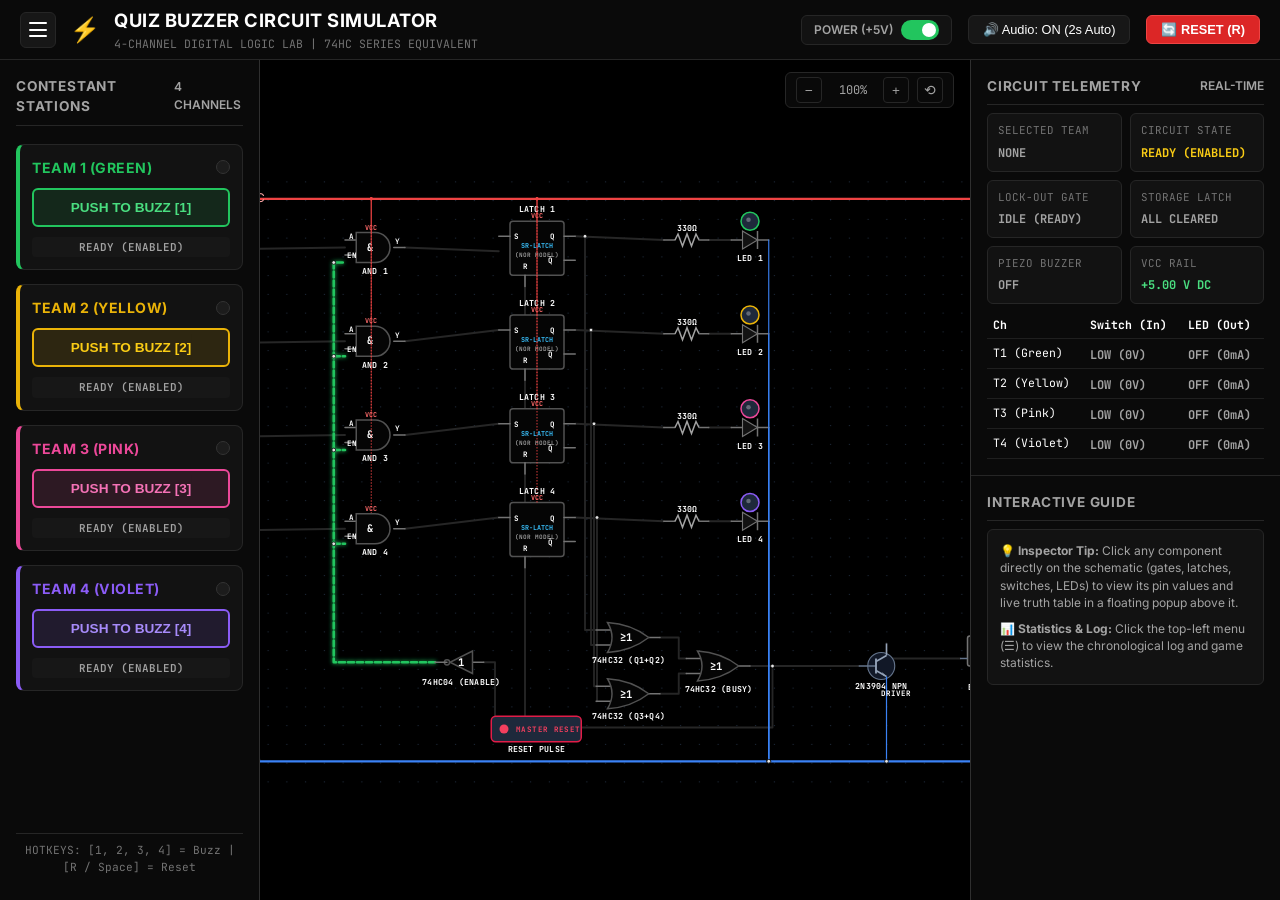
==== index.html @ 128558a6 "Quiz buzzer circuit simulator v1" ====
<!DOCTYPE html>
<html lang="en">
<head>
    <meta charset="UTF-8">
    <meta name="viewport" content="width=device-width, initial-scale=1.0">
    <title>Interactive Quiz Buzzer Circuit Simulator</title>
    
    <!-- Google Fonts: Inter & JetBrains Mono -->
    <link rel="preconnect" href="https://fonts.googleapis.com">
    <link rel="preconnect" href="https://fonts.gstatic.com" crossorigin>
    <link href="https://fonts.googleapis.com/css2?family=Inter:wght@400;500;600;700&family=JetBrains+Mono:wght@400;500;600;700&display=swap" rel="stylesheet">
    
    <!-- Stylesheets -->
    <link rel="stylesheet" href="css/style.css">
    <link rel="stylesheet" href="css/circuit.css">
</head>
<body>

    <!-- Header Section -->
    <header class="app-header">
        <div class="header-brand">
            <!-- Top-Left Dropdown Menu -->
            <div class="top-nav-menu-wrapper">
                <button id="top-menu-btn" class="top-menu-btn" title="System Menu">
                    <span class="menu-bar"></span>
                    <span class="menu-bar"></span>
                    <span class="menu-bar"></span>
                </button>
                <div id="top-nav-dropdown" class="top-nav-dropdown">
                    <div class="dropdown-header">System Operations</div>
                    <a href="#" id="menu-view-logs" class="dropdown-item">
                        <span class="item-icon">📊</span>
                        <span>Chronological Log & Statistics</span>
                    </a>
                    <a href="#" id="menu-quick-reset" class="dropdown-item" onclick="document.getElementById('btn-master-reset').click();">
                        <span class="item-icon">🔄</span>
                        <span>Clear Latches (Reset)</span>
                    </a>
                    <div class="dropdown-divider"></div>
                    <div class="dropdown-info">
                        Quiz Buzzer Simulator v1.0<br>
                        Digital Logic Lab (74HC Series)
                    </div>
                </div>
            </div>

            <span class="brand-icon">⚡</span>
            <div>
                <h1 class="app-title">QUIZ BUZZER CIRCUIT SIMULATOR</h1>
                <p class="app-subtitle">4-CHANNEL DIGITAL LOGIC LAB | 74HC SERIES EQUIVALENT</p>
            </div>
        </div>

        <div class="header-controls">
            <!-- Master Power Switch -->
            <div class="power-switch-container">
                <span class="power-label">POWER (+5V)</span>
                <label class="switch">
                    <input type="checkbox" id="power-toggle" checked>
                    <span class="slider"></span>
                </label>
            </div>

            <!-- Audio Toggle Button -->
            <button id="btn-audio-toggle" class="btn-header" title="Toggle Simulation Sounds">
                🔊 Audio: ON (2s Auto)
            </button>

            <!-- Master Circuit Reset Button -->
            <button id="btn-master-reset" class="btn-header btn-reset-master" title="Reset Latches & Unlock All Channels (Key: R or Space)">
                🔄 RESET (R)
            </button>
        </div>
    </header>

    <!-- Main Layout Grid -->
    <main class="app-layout">
        
        <!-- Left Sidebar: Contestant Stations (Green, Yellow, Pink, Violet) -->
        <aside class="team-panel">
            <div class="panel-header">
                <span class="panel-title">Contestant Stations</span>
                <span class="power-label">4 CHANNELS</span>
            </div>

            <!-- Team 1: GREEN (Up to Down: 1) -->
            <div class="team-card team-card-green" id="team-card-1">
                <div class="team-card-header">
                    <span class="team-name team-name-green">TEAM 1 (GREEN)</span>
                    <div class="led-pip" id="team-led-1" title="LED 1"></div>
                </div>
                <button class="team-button team-btn-green" id="team-btn-1">
                    <span>PUSH TO BUZZ [1]</span>
                </button>
                <div class="status-badge badge-ready" id="team-status-1">READY</div>
            </div>

            <!-- Team 2: YELLOW (Up to Down: 2) -->
            <div class="team-card team-card-yellow" id="team-card-2">
                <div class="team-card-header">
                    <span class="team-name team-name-yellow">TEAM 2 (YELLOW)</span>
                    <div class="led-pip" id="team-led-2" title="LED 2"></div>
                </div>
                <button class="team-button team-btn-yellow" id="team-btn-2">
                    <span>PUSH TO BUZZ [2]</span>
                </button>
                <div class="status-badge badge-ready" id="team-status-2">READY</div>
            </div>

            <!-- Team 3: PINK (Up to Down: 3) -->
            <div class="team-card team-card-pink" id="team-card-3">
                <div class="team-card-header">
                    <span class="team-name team-name-pink">TEAM 3 (PINK)</span>
                    <div class="led-pip" id="team-led-3" title="LED 3"></div>
                </div>
                <button class="team-button team-btn-pink" id="team-btn-3">
                    <span>PUSH TO BUZZ [3]</span>
                </button>
                <div class="status-badge badge-ready" id="team-status-3">READY</div>
            </div>

            <!-- Team 4: VIOLET (Up to Down: 4) -->
            <div class="team-card team-card-violet" id="team-card-4">
                <div class="team-card-header">
                    <span class="team-name team-name-violet">TEAM 4 (VIOLET)</span>
                    <div class="led-pip" id="team-led-4" title="LED 4"></div>
                </div>
                <button class="team-button team-btn-violet" id="team-btn-4">
                    <span>PUSH TO BUZZ [4]</span>
                </button>
                <div class="status-badge badge-ready" id="team-status-4">READY</div>
            </div>

            <div class="keyboard-hint">
                HOTKEYS: [1, 2, 3, 4] = Buzz | [R / Space] = Reset
            </div>
        </aside>

        <!-- Center Workspace: Interactive Schematic Canvas -->
        <section class="circuit-workspace">
            <div class="workspace-toolbar">
                <button id="btn-zoom-out" class="btn-tool" title="Zoom Out">−</button>
                <span id="zoom-level-text" class="zoom-text">100%</span>
                <button id="btn-zoom-in" class="btn-tool" title="Zoom In">+</button>
                <button id="btn-zoom-reset" class="btn-tool" title="Reset Zoom">⟲</button>
            </div>

            <!-- SVG Circuit Container -->
            <div id="circuit-canvas-container" class="circuit-canvas-container">
                <!-- SVG dynamically rendered by CircuitRenderer -->
            </div>

            <!-- Popover Component Inspector (Appears over clicked part) -->
            <!-- Handled dynamically by ComponentInspectorPopup -->
        </section>

        <!-- Right Sidebar: Circuit Telemetry (Retained & Clean) -->
        <aside class="telemetry-panel">
            
            <div class="telemetry-section">
                <div class="panel-header">
                    <span class="panel-title">Circuit Telemetry</span>
                    <span class="power-label">REAL-TIME</span>
                </div>

                <div class="telemetry-grid">
                    <div class="metric-card">
                        <div class="metric-label">Selected Team</div>
                        <div id="val-selected-team" class="val-badge val-low">NONE</div>
                    </div>
                    <div class="metric-card">
                        <div class="metric-label">Circuit State</div>
                        <div id="val-circuit-status" class="val-badge val-ready">WAITING</div>
                    </div>
                    <div class="metric-card">
                        <div class="metric-label">Lock-Out Gate</div>
                        <div id="val-lockout-status" class="val-badge val-low">IDLE (READY)</div>
                    </div>
                    <div class="metric-card">
                        <div class="metric-label">Storage Latch</div>
                        <div id="val-latch-status" class="val-badge val-low">ALL CLEARED</div>
                    </div>
                    <div class="metric-card">
                        <div class="metric-label">Piezo Buzzer</div>
                        <div id="val-buzzer-status" class="val-badge val-low">OFF</div>
                    </div>
                    <div class="metric-card">
                        <div class="metric-label">VCC Rail</div>
                        <div class="val-badge val-high">+5.00 V DC</div>
                    </div>
                </div>

                <!-- Channel Pin State Table -->
                <table class="pin-table">
                    <thead>
                        <tr>
                            <th>Ch</th>
                            <th>Switch (In)</th>
                            <th>LED (Out)</th>
                        </tr>
                    </thead>
                    <tbody>
                        <tr><td>T1 (Green)</td><td><span id="pin-s1" class="val-badge val-low">LOW</span></td><td><span id="pin-led1" class="val-badge val-low">OFF</span></td></tr>
                        <tr><td>T2 (Yellow)</td><td><span id="pin-s2" class="val-badge val-low">LOW</span></td><td><span id="pin-led2" class="val-badge val-low">OFF</span></td></tr>
                        <tr><td>T3 (Pink)</td><td><span id="pin-s3" class="val-badge val-low">LOW</span></td><td><span id="pin-led3" class="val-badge val-low">OFF</span></td></tr>
                        <tr><td>T4 (Violet)</td><td><span id="pin-s4" class="val-badge val-low">LOW</span></td><td><span id="pin-led4" class="val-badge val-low">OFF</span></td></tr>
                    </tbody>
                </table>
            </div>

            <div class="telemetry-section" style="border-bottom: none;">
                <div class="panel-header">
                    <span class="panel-title">Interactive Guide</span>
                </div>
                <div class="guide-box">
                    <p class="guide-text">💡 <strong>Inspector Tip:</strong> Click any component directly on the schematic (gates, latches, switches, LEDs) to view its pin values and live truth table in a floating popup above it.</p>
                    <p class="guide-text" style="margin-top: 8px;">📊 <strong>Statistics &amp; Log:</strong> Click the top-left menu (☰) to view the chronological log and game statistics.</p>
                </div>
            </div>

        </aside>
    </main>

    <!-- Chronological Event Log & Statistics Modal (Moved from right sidebar) -->
    <div id="log-stats-modal" class="modal-wrapper hidden">
        <div id="modal-backdrop" class="modal-backdrop"></div>
        <div class="modal-content">
            <div class="modal-header">
                <div class="modal-title-box">
                    <span class="modal-icon">📊</span>
                    <div>
                        <h2 class="modal-title">Chronological Log &amp; Match Statistics</h2>
                        <p class="modal-subtitle">Live hardware telemetry and response metrics</p>
                    </div>
                </div>
                <button id="modal-close-btn" class="modal-close-btn" title="Close Modal">&times;</button>
            </div>

            <!-- Match Statistics Grid -->
            <div class="stats-cards-grid">
                <div class="stat-box">
                    <div class="stat-number" id="stat-rounds-count">0</div>
                    <div class="stat-label">Rounds Won</div>
                </div>
                <div class="stat-box">
                    <div class="stat-number" id="stat-blocked-count">0</div>
                    <div class="stat-label">Locked-Out Attempts</div>
                </div>
                <div class="stat-box">
                    <div class="stat-number" id="stat-resets-count">0</div>
                    <div class="stat-label">Reset Pulses</div>
                </div>
                <div class="stat-box-teams">
                    <div class="team-stat-item"><span class="team-badge" style="background: #22c55e;">T1 Green:</span> <strong id="stat-t1-wins">0</strong></div>
                    <div class="team-stat-item"><span class="team-badge" style="background: #eab308;">T2 Yellow:</span> <strong id="stat-t2-wins">0</strong></div>
                    <div class="team-stat-item"><span class="team-badge" style="background: #ec4899;">T3 Pink:</span> <strong id="stat-t3-wins">0</strong></div>
                    <div class="team-stat-item"><span class="team-badge" style="background: #8b5cf6;">T4 Violet:</span> <strong id="stat-t4-wins">0</strong></div>
                </div>
            </div>

            <!-- Event History Log List -->
            <div class="modal-log-section">
                <div class="modal-log-header">
                    <span>CHRONOLOGICAL EVENT LOG</span>
                    <button id="modal-clear-btn" class="btn-clear-log">Reset Stats &amp; Clear Log</button>
                </div>
                <div id="modal-event-log-list" class="modal-event-log-list">
                    <!-- Events populated dynamically -->
                </div>
            </div>
        </div>
    </div>

    <!-- Application Script (ES Module) -->
    <script type="module" src="js/main.js"></script>
</body>
</html>
---- css/style.css ----
/* ==========================================================================
   QUIZ BUZZER SYSTEM - COMPLETELY DARK BLACK LABORATORY THEME
   Zero bluish tones - Pure jet black (#000000, #0a0a0a, #121212)
   High-contrast neon signals and crisp white pin nomenclature.
   ========================================================================== */

:root {
    --bg-main: #000000;
    --bg-panel: #0a0a0a;
    --bg-panel-light: #171717;
    --bg-card: #121212;
    --border-color: #262626;
    --border-highlight: #38bdf8;

    --text-primary: #ffffff;
    --text-secondary: #a3a3a3;
    --text-muted: #737373;

    --signal-active: #22c55e;
    --signal-glow: rgba(34, 197, 94, 0.45);
    --signal-blocked: #f43f5e;
    --signal-blocked-glow: rgba(244, 63, 94, 0.45);
    --signal-inactive: #404040;

    /* Up-to-Down Contestant Colors: Green, Yellow, Pink, Violet */
    --color-green: #22c55e;
    --color-yellow: #eab308;
    --color-pink: #ec4899;
    --color-violet: #8b5cf6;

    --font-sans: 'Inter', -apple-system, BlinkMacSystemFont, "Segoe UI", Roboto, sans-serif;
    --font-mono: 'JetBrains Mono', 'Fira Code', 'Courier New', monospace;
}

* {
    box-sizing: border-box;
    margin: 0;
    padding: 0;
}

body {
    background-color: var(--bg-main);
    color: var(--text-primary);
    font-family: var(--font-sans);
    line-height: 1.5;
    overflow-x: hidden;
    height: 100vh;
    display: flex;
    flex-direction: column;
}

/* Header */
.app-header {
    background-color: var(--bg-panel);
    border-bottom: 1px solid var(--border-color);
    padding: 8px 20px;
    display: flex;
    justify-content: space-between;
    align-items: center;
    height: 60px;
    flex-shrink: 0;
}

.header-brand {
    display: flex;
    align-items: center;
    gap: 14px;
}

/* Top-Left Hamburger Dropdown Menu */
.top-nav-menu-wrapper {
    position: relative;
}

.top-menu-btn {
    background: #171717;
    border: 1px solid var(--border-color);
    border-radius: 6px;
    width: 36px;
    height: 36px;
    cursor: pointer;
    display: flex;
    flex-direction: column;
    justify-content: center;
    align-items: center;
    gap: 4.5px;
    padding: 6px;
    transition: all 0.2s ease;
}

.top-menu-btn:hover {
    background: #262626;
    border-color: #525252;
}

.menu-bar {
    width: 18px;
    height: 2px;
    background-color: #ffffff;
    border-radius: 2px;
}

.top-nav-dropdown {
    position: absolute;
    top: 45px;
    left: 0;
    background: #121212;
    border: 1px solid #333333;
    box-shadow: 0 10px 30px rgba(0, 0, 0, 0.9);
    border-radius: 8px;
    width: 250px;
    display: none;
    flex-direction: column;
    z-index: 1000;
    overflow: hidden;
}

.top-nav-dropdown.show {
    display: flex;
}

.dropdown-header {
    padding: 10px 14px 6px;
    font-size: 0.7rem;
    font-weight: 700;
    text-transform: uppercase;
    color: var(--text-muted);
    letter-spacing: 0.5px;
}

.dropdown-item {
    display: flex;
    align-items: center;
    gap: 10px;
    padding: 10px 14px;
    color: #f5f5f5;
    text-decoration: none;
    font-size: 0.82rem;
    font-weight: 500;
    transition: background 0.15s ease;
}

.dropdown-item:hover {
    background: #262626;
    color: #38bdf8;
}

.item-icon {
    font-size: 1rem;
}

.dropdown-divider {
    height: 1px;
    background: #262626;
    margin: 4px 0;
}

.dropdown-info {
    padding: 8px 14px 10px;
    font-size: 0.68rem;
    color: var(--text-muted);
    font-family: var(--font-mono);
}

.brand-icon {
    font-size: 24px;
}

.app-title {
    font-size: 1.15rem;
    font-weight: 700;
    letter-spacing: 0.5px;
    color: #ffffff;
}

.app-subtitle {
    font-size: 0.72rem;
    color: var(--text-muted);
    font-family: var(--font-mono);
}

.header-controls {
    display: flex;
    align-items: center;
    gap: 16px;
}

/* Master Power Switch */
.power-switch-container {
    display: flex;
    align-items: center;
    gap: 8px;
    background: var(--bg-card);
    padding: 4px 12px;
    border-radius: 6px;
    border: 1px solid var(--border-color);
}

.power-label {
    font-size: 0.75rem;
    font-weight: 600;
    color: var(--text-secondary);
}

.switch {
    position: relative;
    display: inline-block;
    width: 38px;
    height: 20px;
}

.switch input {
    opacity: 0;
    width: 0;
    height: 0;
}

.slider {
    position: absolute;
    cursor: pointer;
    top: 0; left: 0; right: 0; bottom: 0;
    background-color: #262626;
    transition: .3s;
    border-radius: 20px;
}

.slider:before {
    position: absolute;
    content: "";
    height: 14px;
    width: 14px;
    left: 3px;
    bottom: 3px;
    background-color: white;
    transition: .3s;
    border-radius: 50%;
}

input:checked + .slider {
    background-color: var(--signal-active);
}

input:checked + .slider:before {
    transform: translateX(18px);
}

/* Buttons */
.btn-header {
    background: var(--bg-panel-light);
    color: var(--text-primary);
    border: 1px solid var(--border-color);
    padding: 6px 14px;
    font-size: 0.8rem;
    border-radius: 6px;
    cursor: pointer;
    display: flex;
    align-items: center;
    gap: 6px;
    font-weight: 500;
    transition: all 0.2s ease;
}

.btn-header:hover {
    background: #262626;
    border-color: #525252;
}

.btn-reset-master {
    background: #dc2626;
    color: white;
    border: 1px solid #ef4444;
    font-weight: 600;
}

.btn-reset-master:hover {
    background: #ef4444;
}

/* App Main Container (Grid Layout) */
.app-layout {
    display: grid;
    grid-template-columns: 260px 1fr 310px;
    flex: 1;
    overflow: hidden;
    height: calc(100vh - 60px);
    background-color: #000000;
}

/* Left Sidebar - Team Controls */
.team-panel {
    background-color: var(--bg-panel);
    border-right: 1px solid rgba(255, 255, 255, 0.15); /* Light crisp thin white divider */
    padding: 16px;
    display: flex;
    flex-direction: column;
    gap: 14px;
    overflow-y: auto;
    scrollbar-width: thin;
    scrollbar-color: #262626 transparent;
}

/* Custom Subtle Dark Scrollbars across app */
::-webkit-scrollbar {
    width: 5px;
    height: 5px;
}

::-webkit-scrollbar-track {
    background: transparent;
}

::-webkit-scrollbar-thumb {
    background: #262626;
    border-radius: 4px;
}

::-webkit-scrollbar-thumb:hover {
    background: #404040;
}

.panel-header {
    display: flex;
    justify-content: space-between;
    align-items: center;
    border-bottom: 1px solid var(--border-color);
    padding-bottom: 8px;
    margin-bottom: 4px;
}

.panel-title {
    font-size: 0.85rem;
    font-weight: 700;
    text-transform: uppercase;
    letter-spacing: 0.8px;
    color: var(--text-secondary);
}

.team-card {
    background: var(--bg-card);
    border: 1px solid var(--border-color);
    border-radius: 8px;
    padding: 12px;
    display: flex;
    flex-direction: column;
    gap: 10px;
    transition: all 0.25s ease;
    position: relative;
}

/* Team Border Colors */
.team-card-green { border-left: 4px solid var(--color-green); }
.team-card-yellow { border-left: 4px solid var(--color-yellow); }
.team-card-pink { border-left: 4px solid var(--color-pink); }
.team-card-violet { border-left: 4px solid var(--color-violet); }

.team-name-green { color: var(--color-green); }
.team-name-yellow { color: var(--color-yellow); }
.team-name-pink { color: var(--color-pink); }
.team-name-violet { color: var(--color-violet); }

.team-card-header {
    display: flex;
    justify-content: space-between;
    align-items: center;
}

.team-name {
    font-size: 0.88rem;
    font-weight: 700;
    letter-spacing: 0.5px;
}

.led-pip {
    width: 14px;
    height: 14px;
    border-radius: 50%;
    background: #1c1c1c;
    border: 1px solid #333333;
    transition: all 0.3s;
}

.team-card-green .led-pip-on { background: var(--color-green); box-shadow: 0 0 10px var(--color-green); }
.team-card-yellow .led-pip-on { background: var(--color-yellow); box-shadow: 0 0 10px var(--color-yellow); }
.team-card-pink .led-pip-on { background: var(--color-pink); box-shadow: 0 0 10px var(--color-pink); }
.team-card-violet .led-pip-on { background: var(--color-violet); box-shadow: 0 0 10px var(--color-violet); }

.team-button {
    color: var(--text-primary);
    border: 2px solid;
    border-radius: 6px;
    padding: 10px;
    font-size: 0.85rem;
    font-weight: 700;
    cursor: pointer;
    display: flex;
    align-items: center;
    justify-content: center;
    gap: 8px;
    user-select: none;
    transition: all 0.15s ease;
}

/* Button color styles - Pure dark glass on black */
.team-btn-green {
    background: rgba(34, 197, 94, 0.12);
    border-color: var(--color-green);
    color: #4ade80;
}
.team-btn-green:hover:not(:disabled) {
    background: rgba(34, 197, 94, 0.25);
    box-shadow: 0 0 12px rgba(34, 197, 94, 0.4);
}

.team-btn-yellow {
    background: rgba(234, 179, 8, 0.12);
    border-color: var(--color-yellow);
    color: #facc15;
}
.team-btn-yellow:hover:not(:disabled) {
    background: rgba(234, 179, 8, 0.25);
    box-shadow: 0 0 12px rgba(234, 179, 8, 0.4);
}

.team-btn-pink {
    background: rgba(236, 72, 153, 0.12);
    border-color: var(--color-pink);
    color: #f472b6;
}
.team-btn-pink:hover:not(:disabled) {
    background: rgba(236, 72, 153, 0.25);
    box-shadow: 0 0 12px rgba(236, 72, 153, 0.4);
}

.team-btn-violet {
    background: rgba(139, 92, 246, 0.12);
    border-color: var(--color-violet);
    color: #a78bfa;
}
.team-btn-violet:hover:not(:disabled) {
    background: rgba(139, 92, 246, 0.25);
    box-shadow: 0 0 12px rgba(139, 92, 246, 0.4);
}

.team-button:active:not(:disabled), .team-button.btn-pressed {
    transform: translateY(2px);
    box-shadow: inset 0 2px 6px rgba(0,0,0,0.8);
}

.team-button.btn-selected {
    box-shadow: 0 0 16px currentColor;
    filter: brightness(1.3);
}

.team-button.btn-locked {
    opacity: 0.5;
    border-color: #f43f5e !important;
}

.status-badge {
    font-size: 0.68rem;
    font-family: var(--font-mono);
    padding: 2px 8px;
    border-radius: 4px;
    text-align: center;
    font-weight: 600;
}

.badge-ready { background: #171717; color: #a3a3a3; }
.badge-winner { background: rgba(34, 197, 94, 0.2); color: #4ade80; border: 1px solid #22c55e; }
.badge-locked { background: rgba(244, 63, 94, 0.15); color: #fb7185; border: 1px solid #f43f5e; }
.badge-off { background: #000000; color: #525252; }

.keyboard-hint {
    font-size: 0.7rem;
    color: var(--text-muted);
    font-family: var(--font-mono);
    text-align: center;
    margin-top: auto;
    padding: 8px;
    border-top: 1px solid var(--border-color);
}

/* Center Workspace - Circuit Diagram */
.circuit-workspace {
    position: relative;
    background: #000000;
    overflow: hidden;
    display: flex;
    flex-direction: column;
}

.workspace-toolbar {
    position: absolute;
    top: 12px;
    right: 16px;
    z-index: 10;
    display: flex;
    align-items: center;
    gap: 8px;
    background: rgba(10, 10, 10, 0.9);
    backdrop-filter: blur(8px);
    padding: 4px 10px;
    border-radius: 6px;
    border: 1px solid var(--border-color);
}

.zoom-text {
    font-size: 0.75rem;
    font-family: var(--font-mono);
    color: var(--text-secondary);
    min-width: 45px;
    text-align: center;
}

.btn-tool {
    background: transparent;
    border: 1px solid var(--border-color);
    color: var(--text-secondary);
    width: 26px;
    height: 26px;
    border-radius: 4px;
    cursor: pointer;
    display: flex;
    align-items: center;
    justify-content: center;
    font-size: 0.85rem;
}

.btn-tool:hover {
    background: var(--bg-panel-light);
    color: var(--text-primary);
}

.circuit-canvas-container {
    width: 100%;
    height: 100%;
    overflow: auto;
    display: flex;
    align-items: center;
    justify-content: center;
    cursor: grab;
    background-color: #000000;
}

.circuit-canvas-container:active {
    cursor: grabbing;
}

/* Popover Component Inspector (Smart Side-Opening with Smooth Slide & Scale Animations) */
.circuit-inspector-popup {
    position: absolute;
    width: 330px;
    background: #0d0d0d;
    border: 1px solid #38bdf8;
    box-shadow: 0 16px 36px rgba(0, 0, 0, 0.95), 0 0 20px rgba(56, 189, 248, 0.35);
    border-radius: 8px;
    padding: 14px;
    z-index: 50;
    pointer-events: auto;
    transition: transform 0.2s cubic-bezier(0.16, 1, 0.3, 1), opacity 0.2s ease;
}

.circuit-inspector-popup.hidden {
    display: none !important;
}

/* Slide in from right or left */
.circuit-inspector-popup.popup-anim-in[data-side="right"] {
    animation: popupSlideInRight 0.2s cubic-bezier(0.16, 1, 0.3, 1) forwards;
}

.circuit-inspector-popup.popup-anim-in[data-side="left"] {
    animation: popupSlideInLeft 0.2s cubic-bezier(0.16, 1, 0.3, 1) forwards;
}

.circuit-inspector-popup.popup-anim-out[data-side="right"] {
    animation: popupSlideOutRight 0.18s cubic-bezier(0.4, 0, 1, 1) forwards;
}

.circuit-inspector-popup.popup-anim-out[data-side="left"] {
    animation: popupSlideOutLeft 0.18s cubic-bezier(0.4, 0, 1, 1) forwards;
}

@keyframes popupSlideInRight {
    0% {
        opacity: 0;
        transform: translateX(-16px) scale(0.96);
    }
    100% {
        opacity: 1;
        transform: translateX(0) scale(1);
    }
}

@keyframes popupSlideInLeft {
    0% {
        opacity: 0;
        transform: translateX(16px) scale(0.96);
    }
    100% {
        opacity: 1;
        transform: translateX(0) scale(1);
    }
}

@keyframes popupSlideOutRight {
    0% {
        opacity: 1;
        transform: translateX(0) scale(1);
    }
    100% {
        opacity: 0;
        transform: translateX(-12px) scale(0.95);
    }
}

@keyframes popupSlideOutLeft {
    0% {
        opacity: 1;
        transform: translateX(0) scale(1);
    }
    100% {
        opacity: 0;
        transform: translateX(12px) scale(0.95);
    }
}

.popup-header {
    display: flex;
    justify-content: space-between;
    align-items: flex-start;
    margin-bottom: 4px;
}

.popup-title {
    font-size: 0.88rem;
    font-weight: 700;
    color: #38bdf8;
}

.popup-close-btn {
    background: transparent;
    border: none;
    color: var(--text-muted);
    font-size: 1.2rem;
    line-height: 1;
    cursor: pointer;
    padding: 0 2px;
}

.popup-close-btn:hover {
    color: #ffffff;
}

.popup-type {
    font-size: 0.72rem;
    color: #d4d4d4;
    font-family: var(--font-mono);
    margin-bottom: 6px;
}

.popup-desc {
    font-size: 0.75rem;
    color: var(--text-secondary);
    line-height: 1.35;
    margin-bottom: 8px;
}

.popup-pins-box {
    background: #000000;
    border: 1px solid #262626;
    border-radius: 4px;
    padding: 8px;
    font-size: 0.72rem;
    font-family: var(--font-mono);
}

.popup-section-label {
    font-size: 0.65rem;
    color: #ffffff;
    font-weight: 700;
    letter-spacing: 0.5px;
    margin-bottom: 2px;
}

/* Right Sidebar - Telemetry */
.telemetry-panel {
    background-color: var(--bg-panel);
    border-left: 1px solid rgba(255, 255, 255, 0.15); /* Light crisp thin white divider */
    display: flex;
    flex-direction: column;
    overflow-y: auto;
    scrollbar-width: thin;
    scrollbar-color: #262626 transparent;
}

.telemetry-section {
    padding: 16px;
    border-bottom: 1px solid var(--border-color);
}

.telemetry-grid {
    display: grid;
    grid-template-columns: 1fr 1fr;
    gap: 8px;
    margin-top: 8px;
}

.metric-card {
    background: var(--bg-card);
    border: 1px solid var(--border-color);
    border-radius: 6px;
    padding: 8px 10px;
}

.metric-label {
    font-size: 0.68rem;
    color: var(--text-muted);
    font-family: var(--font-mono);
    text-transform: uppercase;
}

.val-badge {
    font-size: 0.75rem;
    font-family: var(--font-mono);
    font-weight: 700;
    margin-top: 3px;
    display: inline-block;
}

.val-high { color: #4ade80; }
.val-low { color: #a3a3a3; }
.val-winner { color: #38bdf8; }
.val-ready { color: #facc15; }

.pin-table {
    width: 100%;
    border-collapse: collapse;
    margin-top: 8px;
    font-size: 0.72rem;
    font-family: var(--font-mono);
}

.pin-table th, .pin-table td {
    padding: 4px 6px;
    text-align: left;
    border-bottom: 1px solid #1f1f1f;
}

.pin-table th {
    color: #ffffff;
    font-weight: 700;
}

.guide-box {
    background: var(--bg-card);
    border: 1px solid var(--border-color);
    border-radius: 6px;
    padding: 12px;
    margin-top: 8px;
}

.guide-text {
    font-size: 0.75rem;
    color: var(--text-secondary);
    line-height: 1.45;
}

.pin-row {
    display: flex;
    justify-content: space-between;
    padding: 3px 0;
    border-bottom: 1px dashed #262626;
}

.pin-row:last-child {
    border-bottom: none;
}

/* Statistics & Event Log Modal */
.modal-wrapper {
    position: fixed;
    top: 0;
    left: 0;
    width: 100vw;
    height: 100vh;
    z-index: 2000;
    display: flex;
    align-items: center;
    justify-content: center;
}

.modal-wrapper.hidden {
    display: none;
}

.modal-backdrop {
    position: absolute;
    width: 100%;
    height: 100%;
    background: rgba(0, 0, 0, 0.85);
    backdrop-filter: blur(5px);
}

.modal-content {
    position: relative;
    background: #0a0a0a;
    border: 1px solid #262626;
    border-radius: 10px;
    width: 90%;
    max-width: 680px;
    max-height: 85vh;
    display: flex;
    flex-direction: column;
    box-shadow: 0 25px 50px rgba(0, 0, 0, 0.95);
    overflow: hidden;
}

.modal-header {
    padding: 16px 20px;
    border-bottom: 1px solid var(--border-color);
    display: flex;
    justify-content: space-between;
    align-items: center;
    background: #121212;
}

.modal-title-box {
    display: flex;
    align-items: center;
    gap: 12px;
}

.modal-icon {
    font-size: 1.5rem;
}

.modal-title {
    font-size: 1.1rem;
    color: #ffffff;
}

.modal-subtitle {
    font-size: 0.72rem;
    color: var(--text-muted);
    font-family: var(--font-mono);
}

.modal-close-btn {
    background: transparent;
    border: none;
    color: var(--text-muted);
    font-size: 1.6rem;
    cursor: pointer;
}

.modal-close-btn:hover {
    color: #ffffff;
}

.stats-cards-grid {
    display: grid;
    grid-template-columns: repeat(3, 1fr) 1.2fr;
    gap: 10px;
    padding: 16px 20px;
    border-bottom: 1px solid var(--border-color);
    background: #000000;
}

.stat-box {
    background: #121212;
    border: 1px solid var(--border-color);
    border-radius: 6px;
    padding: 10px;
    text-align: center;
}

.stat-number {
    font-size: 1.4rem;
    font-weight: 700;
    color: #38bdf8;
    font-family: var(--font-mono);
}

.stat-label {
    font-size: 0.65rem;
    color: var(--text-muted);
    text-transform: uppercase;
    font-weight: 600;
}

.stat-box-teams {
    background: #121212;
    border: 1px solid var(--border-color);
    border-radius: 6px;
    padding: 8px 12px;
    display: flex;
    flex-direction: column;
    justify-content: center;
    gap: 4px;
    font-size: 0.72rem;
    font-family: var(--font-mono);
}

.team-badge {
    padding: 1px 6px;
    border-radius: 3px;
    color: #000;
    font-weight: 700;
    font-size: 0.65rem;
}

.modal-log-section {
    padding: 16px 20px;
    display: flex;
    flex-direction: column;
    flex: 1;
    overflow: hidden;
    background: #0a0a0a;
}

.modal-log-header {
    display: flex;
    justify-content: space-between;
    align-items: center;
    font-size: 0.75rem;
    font-weight: 700;
    color: var(--text-secondary);
    margin-bottom: 8px;
}

.btn-clear-log {
    background: transparent;
    border: 1px solid var(--border-color);
    color: var(--text-muted);
    font-size: 0.7rem;
    padding: 3px 10px;
    border-radius: 4px;
    cursor: pointer;
    transition: all 0.2s ease;
}

.btn-clear-log:hover {
    color: #f87171;
    border-color: #f87171;
    background: rgba(248, 113, 113, 0.1);
}

.modal-event-log-list {
    flex: 1;
    overflow-y: auto;
    background: #000000;
    border: 1px solid var(--border-color);
    border-radius: 6px;
    padding: 8px;
    display: flex;
    flex-direction: column;
    gap: 6px;
    max-height: 280px;
}

.event-entry {
    font-size: 0.72rem;
    font-family: var(--font-mono);
    display: flex;
    align-items: flex-start;
    gap: 6px;
    line-height: 1.35;
    padding: 4px 6px;
    border-radius: 3px;
    background: rgba(255,255,255,0.03);
    border-left: 2px solid transparent;
}

.event-time { color: var(--text-muted); min-width: 55px; }
.event-icon { font-size: 0.75rem; }
.event-text { color: var(--text-secondary); }

.event-success { border-left-color: #22c55e; }
.event-success .event-text { color: #86efac; }
.event-input { border-left-color: #eab308; }
.event-input .event-text { color: #fde047; }
.event-blocked { border-left-color: #f43f5e; }
.event-blocked .event-text { color: #fda4af; }
.event-reset { border-left-color: #94a3b8; }
.event-reset .event-text { color: #e5e5e5; }
.event-warning { border-left-color: #f97316; }
.event-warning .event-text { color: #fdba74; }
---- css/circuit.css ----
/* ==========================================================================
   CIRCUIT SVG STYLES & INTERACTION HIGHLIGHTS
   Completely Dark Black Theme with High-Contrast White Pin Naming
   ========================================================================== */

.circuit-svg {
    width: 100%;
    height: 100%;
    min-width: 900px;
    min-height: 600px;
    transition: transform 0.2s cubic-bezier(0.4, 0, 0.2, 1);
    user-select: none;
    background-color: #000000;
}

/* Wires */
.circuit-wire {
    fill: none;
    stroke-linecap: round;
    stroke-linejoin: round;
    transition: stroke 0.2s ease, stroke-width 0.2s ease, filter 0.2s ease;
}

.wire-inactive {
    stroke: #262626;
    stroke-width: 2.5;
}

.wire-active {
    stroke: #22c55e;
    stroke-width: 3.5;
    filter: url(#glow-active);
    stroke-dasharray: 8 4;
    animation: signalPropagate 0.7s linear infinite;
}

.wire-blocked {
    stroke: #f43f5e;
    stroke-width: 3.5;
    filter: url(#glow-blocked);
    stroke-dasharray: 4 4;
    animation: signalBlocked 0.4s ease infinite alternate;
}

@keyframes signalPropagate {
    from {
        stroke-dashoffset: 24;
    }
    to {
        stroke-dashoffset: 0;
    }
}

@keyframes signalBlocked {
    from {
        opacity: 0.6;
    }
    to {
        opacity: 1;
    }
}

.junction-dot {
    fill: #e5e5e5;
    stroke: #000000;
    stroke-width: 1;
}

/* Logic Gates & Component Symbols - Jet Black Fill */
.gate-body {
    fill: #050505;
    stroke: #525252;
    stroke-width: 2;
    transition: stroke 0.2s, fill 0.2s;
}

.gate-pin {
    stroke: #737373;
    stroke-width: 2;
    stroke-linecap: round;
}

.gate-bubble {
    fill: #050505;
    stroke: #525252;
    stroke-width: 2;
}

.gate-type-text {
    fill: #ffffff !important;
    font-size: 14px;
    font-family: var(--font-mono);
    font-weight: 700;
    text-anchor: middle;
    pointer-events: none;
}

/* ALL PIN LABELS AND TITLES CHANGED TO BRIGHT CRISP WHITE (#ffffff) FOR CONTRAST */
.gate-label, .ic-label, .led-label, .comp-title, .res-label {
    fill: #ffffff !important;
    font-size: 11px;
    font-family: var(--font-mono);
    text-anchor: middle;
    font-weight: 700;
    letter-spacing: 0.3px;
    pointer-events: none;
}

.pin-sub-label, .pin-text {
    fill: #ffffff !important;
    font-size: 10px;
    font-family: var(--font-mono);
    text-anchor: middle;
    font-weight: 700;
    pointer-events: none;
}

.comp-pin-label, .comp-val-text, .switch-cap-text {
    fill: #ffffff !important;
    font-size: 10px;
    font-family: var(--font-mono);
    font-weight: 700;
}

.pin-power-label {
    fill: #ff6b6b !important;
    font-size: 9px;
    font-family: var(--font-mono);
    font-weight: 700;
    text-anchor: middle;
}

/* Latch Block - Pure Dark Solid */
.ic-body {
    fill: #050505;
    stroke: #525252;
    stroke-width: 2;
    transition: stroke 0.2s;
}

.ic-type {
    fill: #38bdf8 !important;
    font-size: 9px;
    font-family: var(--font-mono);
    font-weight: 700;
    text-anchor: middle;
    pointer-events: none;
}

.ic-sub-type {
    fill: #a3a3a3 !important;
    font-size: 8px;
    font-family: var(--font-mono);
    font-weight: 600;
    text-anchor: middle;
    pointer-events: none;
}

.pin-text-center {
    text-anchor: middle;
}

/* LED Diode */
.diode-triangle {
    fill: #121212;
    stroke: #737373;
    stroke-width: 1.5;
}

.diode-bar {
    stroke: #737373;
    stroke-width: 2;
}

.gnd-line, .gnd-return-line {
    stroke: #3b82f6;
    stroke-width: 1.5;
    stroke-linecap: round;
}

.led-bulb {
    transition: fill 0.3s ease, filter 0.3s ease;
}

/* Resistor */
.res-body {
    stroke: #a3a3a3;
    stroke-width: 2;
}

/* Buzzer */
.buzzer-body {
    fill: #121212;
    stroke: #737373;
    stroke-width: 2;
}

.buzzer-horn {
    fill: #000000;
    stroke: #737373;
    stroke-width: 2;
}

.sound-wave {
    transition: stroke 0.2s, opacity 0.2s;
}

.buzzer-active .sound-wave-1 {
    animation: wavePulse 0.5s ease-in-out infinite alternate;
}

.buzzer-active .sound-wave-2 {
    animation: wavePulse 0.5s ease-in-out 0.25s infinite alternate;
}

@keyframes wavePulse {
    0% { transform: scale(0.95); opacity: 0.3; }
    100% { transform: scale(1.15); opacity: 1; }
}

/* Component Selection Highlight */
.circuit-component {
    transition: transform 0.15s ease;
}

.circuit-component:hover .gate-body,
.circuit-component:hover .ic-body,
.circuit-component:hover .buzzer-body {
    stroke: #38bdf8 !important;
}

.component-selected .gate-body,
.component-selected .ic-body,
.component-selected .buzzer-body,
.component-selected .reset-box {
    stroke: #38bdf8 !important;
    stroke-width: 3 !important;
    filter: drop-shadow(0 0 10px rgba(56, 189, 248, 0.8));
}

.terminal-dot {
    fill: #e5e5e5;
}

.switch-label {
    fill: #ffffff !important;
    font-size: 9px;
    font-family: var(--font-mono);
    text-anchor: middle;
    pointer-events: none;
}

.vcc-text {
    fill: #22c55e !important;
    font-size: 11px;
    font-family: var(--font-mono);
    font-weight: 700;
}

.reset-box-text {
    fill: #f43f5e !important;
    font-size: 10px;
    font-family: var(--font-mono);
    font-weight: 700;
    letter-spacing: 0.5px;
}
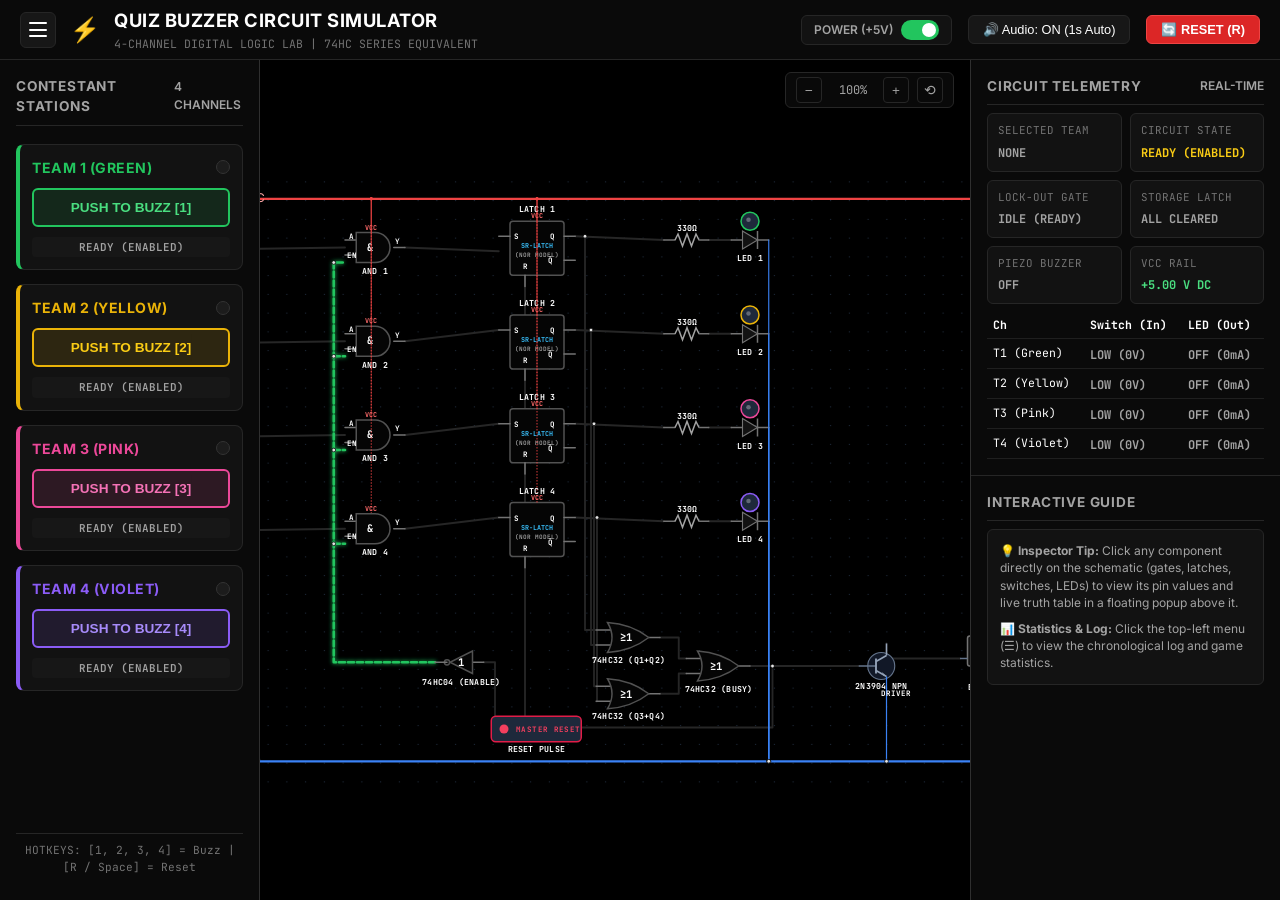
==== commit 07742a1c: "changes in saudio timer" ====
--- a/index.html
+++ b/index.html
@@ -63,7 +63,7 @@
 
             <!-- Audio Toggle Button -->
             <button id="btn-audio-toggle" class="btn-header" title="Toggle Simulation Sounds">
-                🔊 Audio: ON (2s Auto)
+                🔊 Audio: ON (1s Auto)
             </button>
 
             <!-- Master Circuit Reset Button -->
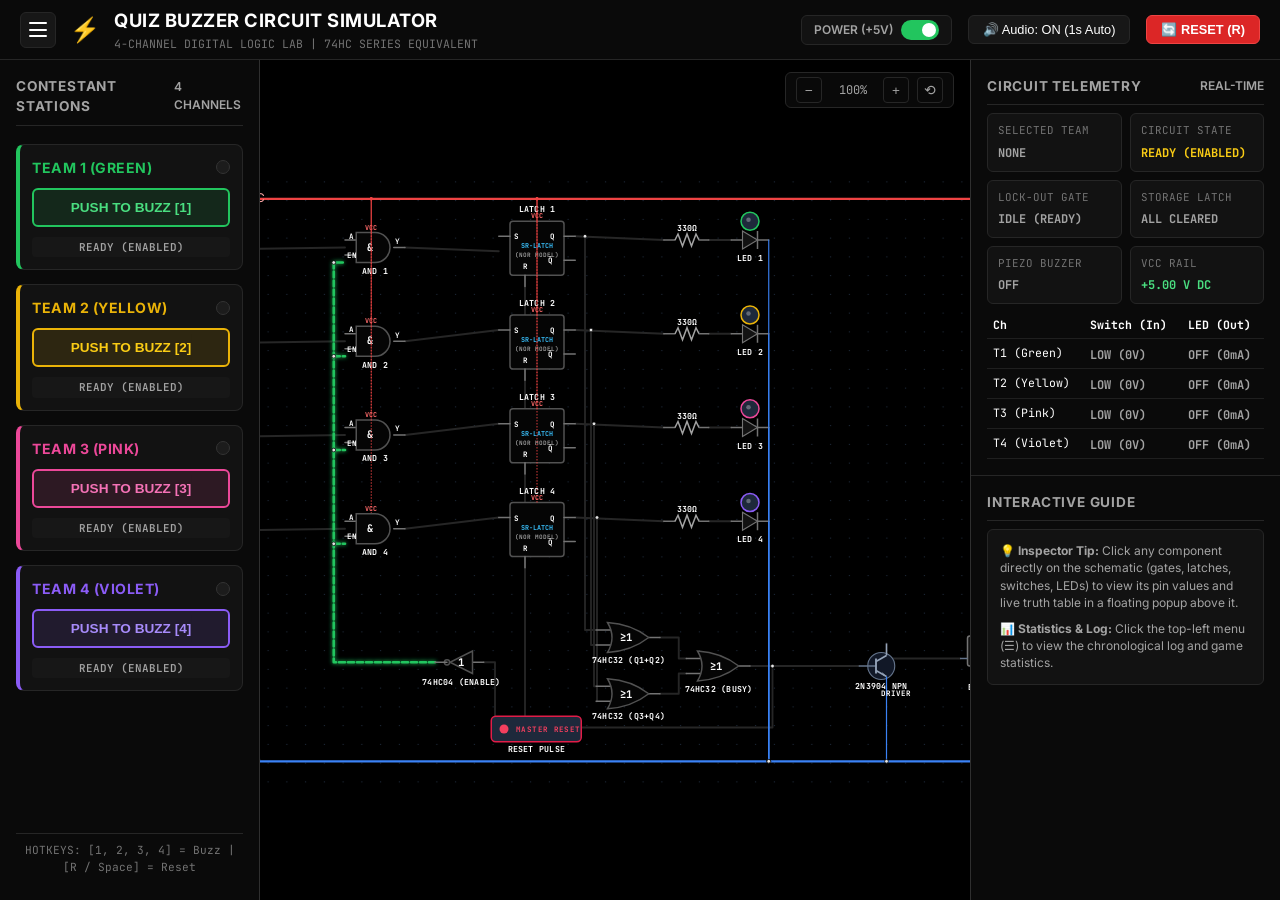
==== commit a352fbcf: "Add full 2D pan/zoom, 1s buzzer audio, and synchronized ElevenLabs walkthrough" ====
--- a/index.html
+++ b/index.html
@@ -28,6 +28,10 @@
                 </button>
                 <div id="top-nav-dropdown" class="top-nav-dropdown">
                     <div class="dropdown-header">System Operations</div>
+                    <a href="video-walkthrough.html" target="_blank" class="dropdown-item">
+                        <span class="item-icon">🎬</span>
+                        <span>Video Walkthrough (1-2 Min)</span>
+                    </a>
                     <a href="#" id="menu-view-logs" class="dropdown-item">
                         <span class="item-icon">📊</span>
                         <span>Chronological Log & Statistics</span>
--- a/css/style.css
+++ b/css/style.css
@@ -534,16 +534,18 @@
 .circuit-canvas-container {
     width: 100%;
     height: 100%;
-    overflow: auto;
+    overflow: hidden; /* Prevent default browser scrollbars interfering with 2D pan */
     display: flex;
     align-items: center;
     justify-content: center;
     cursor: grab;
     background-color: #000000;
-}
-
-.circuit-canvas-container:active {
-    cursor: grabbing;
+    user-select: none;
+}
+
+.circuit-canvas-container:active,
+.circuit-canvas-container.panning {
+    cursor: grabbing !important;
 }
 
 /* Popover Component Inspector (Smart Side-Opening with Smooth Slide & Scale Animations) */
